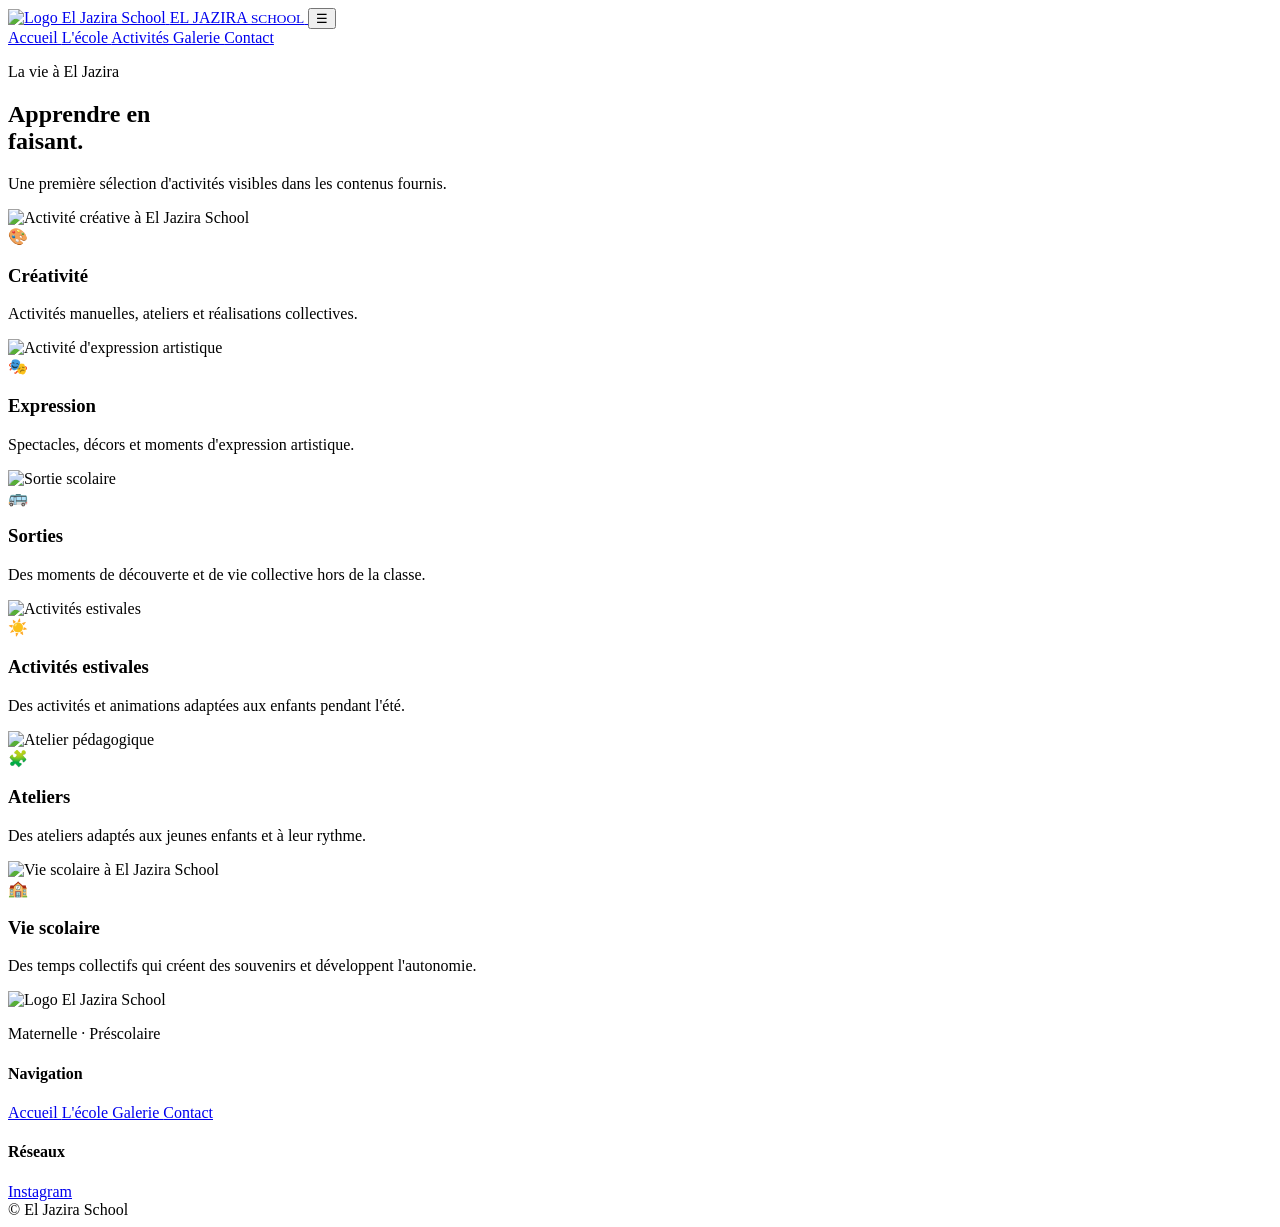
==== activites.html @ 01c04487 "Add files via upload" ====
<!DOCTYPE html>
<html lang="fr">

<head>
    <meta charset="utf-8">

    <meta
        name="viewport"
        content="width=device-width, initial-scale=1"
    >

    <title>Activités | El Jazira School</title>

    <link rel="stylesheet" href="css/style.css">
</head>


<body>

    <header class="site-header">

        <div class="container nav-wrap">

            <a class="brand" href="index.html">

                <img
                    src="images/logo.png"
                    alt="Logo El Jazira School"
                >

                <span>
                    EL JAZIRA
                    <small>SCHOOL</small>
                </span>

            </a>


            <button class="menu-toggle">
                ☰
            </button>


            <nav class="nav">

                <a href="index.html">
                    Accueil
                </a>

                <a href="ecole.html">
                    L'école
                </a>

                <a
                    class="active"
                    href="activites.html"
                >
                    Activités
                </a>

                <a href="galerie.html">
                    Galerie
                </a>

                <a
                    class="nav-cta"
                    href="contact.html"
                >
                    Contact
                </a>

            </nav>

        </div>

    </header>


    <main>

        <section class="page-hero">

            <div class="container">

                <p class="eyebrow">
                    La vie à El Jazira
                </p>

                <h1>
                    Apprendre en
                    <br>

                    <span>
                        faisant.
                    </span>
                </h1>

                <p>
                    Une première sélection d'activités visibles
                    dans les contenus fournis.
                </p>

            </div>

        </section>


        <section class="section">

            <div class="container cards-3 activity-grid">


                <article class="activity-card">

                    <img
                        src="images/galerie/photo1.jpg"
                        alt="Activité créative à El Jazira School"
                    >

                    <div>

                        <span>
                            🎨
                        </span>

                        <h3>
                            Créativité
                        </h3>

                        <p>
                            Activités manuelles, ateliers et
                            réalisations collectives.
                        </p>

                    </div>

                </article>



                <article class="activity-card">

                    <img
                        src="images/galerie/photo3.jpg"
                        alt="Activité d'expression artistique"
                    >

                    <div>

                        <span>
                            🎭
                        </span>

                        <h3>
                            Expression
                        </h3>

                        <p>
                            Spectacles, décors et moments
                            d'expression artistique.
                        </p>

                    </div>

                </article>



                <article class="activity-card">

                    <img
                        src="images/galerie/photo6.jpg"
                        alt="Sortie scolaire"
                    >

                    <div>

                        <span>
                            🚌
                        </span>

                        <h3>
                            Sorties
                        </h3>

                        <p>
                            Des moments de découverte et de vie
                            collective hors de la classe.
                        </p>

                    </div>

                </article>



                <article class="activity-card">

                    <img
                        src="images/galerie/photo2.jpg"
                        alt="Activités estivales"
                    >

                    <div>

                        <span>
                            ☀️
                        </span>

                        <h3>
                            Activités estivales
                        </h3>

                        <p>
                            Des activités et animations adaptées
                            aux enfants pendant l'été.
                        </p>

                    </div>

                </article>



                <article class="activity-card">

                    <img
                        src="images/galerie/photo8.jpg"
                        alt="Atelier pédagogique"
                    >

                    <div>

                        <span>
                            🧩
                        </span>

                        <h3>
                            Ateliers
                        </h3>

                        <p>
                            Des ateliers adaptés aux jeunes enfants
                            et à leur rythme.
                        </p>

                    </div>

                </article>



                <article class="activity-card">

                    <img
                        src="images/galerie/photo7.jpg"
                        alt="Vie scolaire à El Jazira School"
                    >

                    <div>

                        <span>
                            🏫
                        </span>

                        <h3>
                            Vie scolaire
                        </h3>

                        <p>
                            Des temps collectifs qui créent des
                            souvenirs et développent l'autonomie.
                        </p>

                    </div>

                </article>

            </div>

        </section>

    </main>


    <footer class="footer">

        <div class="container footer-grid">


            <div>

                <img
                    src="images/logo.png"
                    alt="Logo El Jazira School"
                    class="footer-logo"
                >

                <p>
                    Maternelle · Préscolaire
                </p>

            </div>


            <div>

                <h4>
                    Navigation
                </h4>

                <a href="index.html">
                    Accueil
                </a>

                <a href="ecole.html">
                    L'école
                </a>

                <a href="galerie.html">
                    Galerie
                </a>

                <a href="contact.html">
                    Contact
                </a>

            </div>



            <div>

                <h4>
                    Réseaux
                </h4>

                <a
                    href="https://www.instagram.com/ecole_eljazira123/"
                    target="_blank"
                >
                    Instagram
                </a>

            </div>

        </div>


        <div class="container copyright">

            © <span id="year"></span>
            El Jazira School

        </div>

    </footer>


    <script src="js/script.js"></script>

</body>

</html>
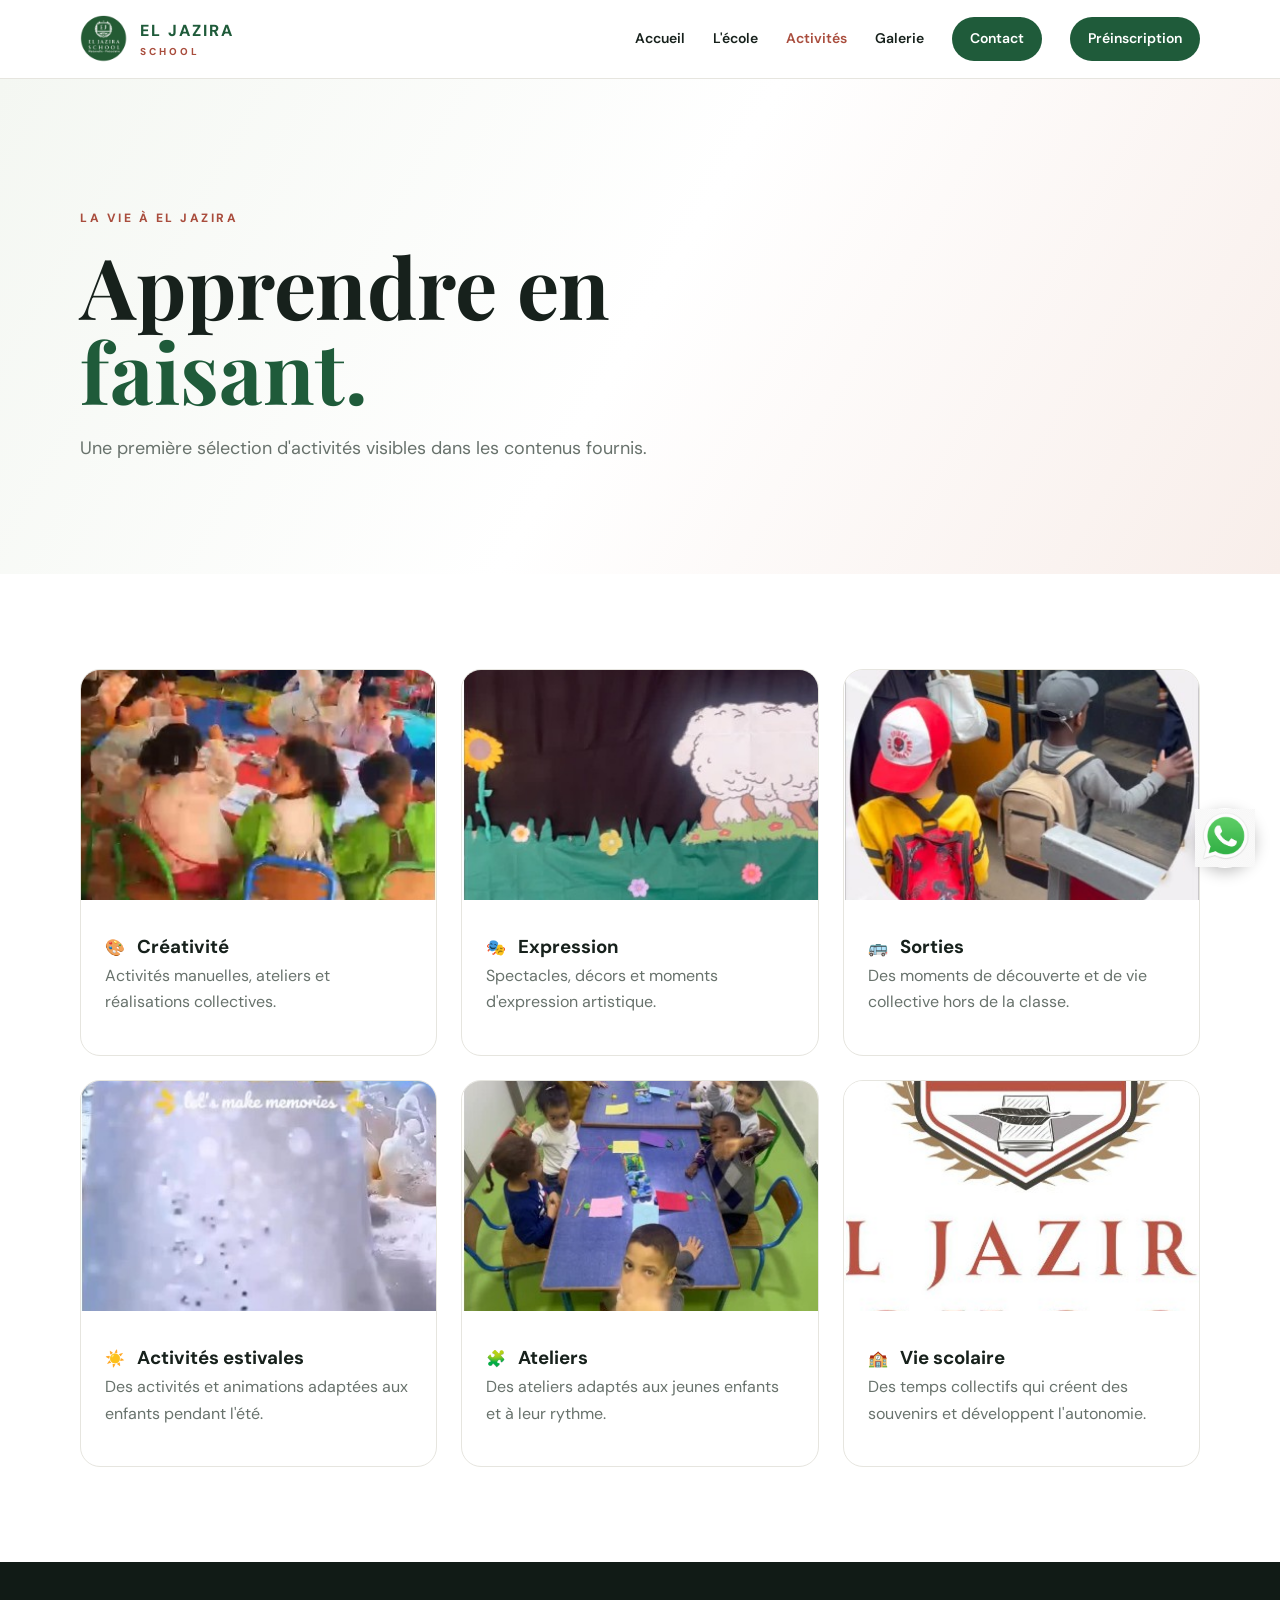
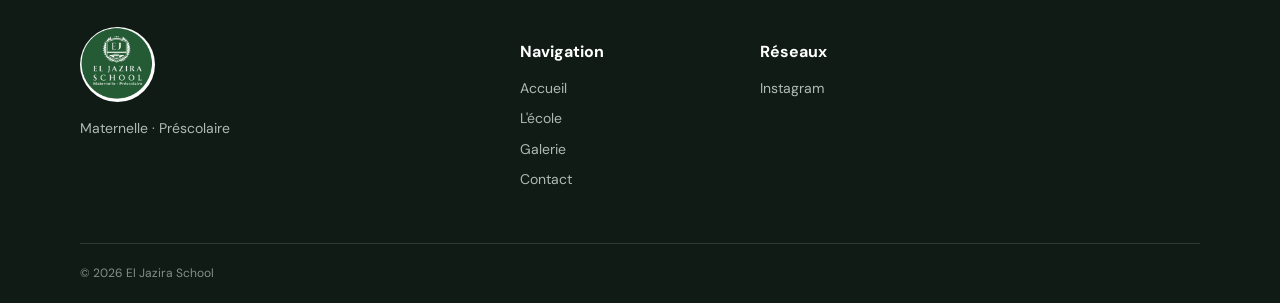
==== commit 6fe3324a: "ajout de nouvelles modifs like page d'inscription" ====
--- a/activites.html
+++ b/activites.html
@@ -68,6 +68,9 @@
                 >
                     Contact
                 </a>
+                <a class="nav-cta" href="inscription.html">
+    Préinscription
+</a>
 
             </nav>
 
@@ -341,6 +344,17 @@
                 >
                     Instagram
                 </a>
+                <a
+    href="https://wa.me/212663092723"
+    class="whatsapp-button"
+    target="_blank"
+    aria-label="Nous contacter sur WhatsApp"
+>
+    <img
+        src="images/whatssap.png"
+        alt="WhatsApp"
+    >
+</a>
 
             </div>
 
--- a/css/style.css
+++ b/css/style.css
@@ -0,0 +1,37 @@
+@import url('https://fonts.googleapis.com/css2?family=DM+Sans:wght@400;500;600;700&family=Playfair+Display:wght@600;700&display=swap');
+:root{--green:#1f5b3a;--red:#a94d3d;--gold:#c6a25a;--cream:#f7f4ed;--ink:#17211c;--muted:#68726c;--line:#e6e5df}*{box-sizing:border-box;margin:0;padding:0}html{scroll-behavior:smooth}body{font-family:'DM Sans',Arial,sans-serif;color:var(--ink);line-height:1.65}a{text-decoration:none;color:inherit}.container{width:min(1120px,92%);margin:auto}.site-header{position:sticky;top:0;z-index:50;background:rgba(255,255,255,.96);backdrop-filter:blur(12px);border-bottom:1px solid var(--line)}.nav-wrap{height:78px;display:flex;align-items:center;justify-content:space-between}.brand{display:flex;align-items:center;gap:12px;color:var(--green);font-weight:800;letter-spacing:2px}.brand img{width:48px;height:48px;object-fit:cover;border-radius:50%}.brand small{display:block;font-size:10px;letter-spacing:3px;color:var(--red)}.nav{display:flex;gap:28px;align-items:center;font-size:14px;font-weight:600}.nav a:hover,.nav .active{color:var(--red)}.nav-cta{background:var(--green);color:#fff!important;padding:10px 18px;border-radius:30px}.menu-toggle{display:none;border:0;background:none;font-size:28px;color:var(--green)}.hero{min-height:680px;display:flex;align-items:center;background:linear-gradient(120deg,#eef4ef,#fff 58%,#f5eae6);position:relative;overflow:hidden}.hero:after{content:"";position:absolute;width:500px;height:500px;border-radius:50%;right:-170px;top:-120px;background:rgba(31,91,58,.08)}.hero-content{padding:100px 0;position:relative;z-index:2}.eyebrow{color:var(--red);font-size:12px;font-weight:800;text-transform:uppercase;letter-spacing:2.5px;margin-bottom:14px}.light{color:#e8d6b0}.hero h1,.page-hero h1{font-family:'Playfair Display',serif;font-size:clamp(46px,7vw,84px);line-height:1.02}.hero h1 span,.page-hero h1 span,h2 span{color:var(--green)}.hero-text{font-size:18px;color:var(--muted);max-width:650px;margin:25px 0}.hero-actions{display:flex;gap:12px;flex-wrap:wrap}.btn{display:inline-flex;align-items:center;justify-content:center;padding:14px 22px;border-radius:10px;font-weight:700}.btn-primary{background:var(--green);color:#fff}.btn-light{background:#fff;color:var(--green);border:1px solid #e4e7e2}.btn-dark{background:var(--ink);color:#fff}.hero-note{margin-top:28px;color:var(--muted);font-weight:600}.section{padding:95px 0}.intro{background:var(--cream)}.two-col{display:grid;grid-template-columns:1.25fr .75fr;gap:80px;align-items:center}.section h2{font-family:'Playfair Display',serif;font-size:clamp(34px,5vw,56px);line-height:1.12;margin-bottom:22px}.section p{color:var(--muted);margin-bottom:15px}.text-link{color:var(--green);font-weight:800}.feature-card{background:var(--green);color:#fff;border-radius:28px;padding:48px;box-shadow:0 25px 60px rgba(31,91,58,.18)}.feature-card p{color:#dbe9df}.feature-card h3{font-family:'Playfair Display',serif;font-size:32px;margin:12px 0}.feature-icon{font-size:44px}.mini-pills{display:flex;gap:8px;flex-wrap:wrap;margin-top:24px}.mini-pills span{border:1px solid rgba(255,255,255,.3);padding:5px 10px;border-radius:20px;font-size:12px}.stats{background:var(--green);color:#fff;padding:45px 0}.stats-grid{display:grid;grid-template-columns:repeat(3,1fr);text-align:center}.stats strong{display:block;font-family:'Playfair Display',serif;font-size:44px;color:#e7d4a7}.stats span{font-size:14px;color:#dbe9df}.section-heading{margin-bottom:42px}.section-heading.center{text-align:center}.row-heading{display:flex;justify-content:space-between;align-items:end}.cards-2{display:grid;grid-template-columns:1fr 1fr;gap:24px}.cards-3{display:grid;grid-template-columns:repeat(3,1fr);gap:24px}.info-card,.simple-card{padding:34px;border:1px solid var(--line);border-radius:20px;background:#fff}.info-card.featured{background:#f5eee9}.card-number{font-size:12px;color:var(--red);font-weight:800;margin-bottom:45px}.info-card h3,.simple-card h3{font-size:23px;margin-bottom:10px}.info-card a{color:var(--green);font-weight:800}.approach,.soft{background:#f7f8f4}.simple-card span{font-size:34px}.simple-card h3{margin-top:16px}.gallery-grid{display:grid;grid-template-columns:repeat(4,1fr);gap:14px}.gallery-grid img{width:100%;height:260px;object-fit:cover;border-radius:14px}.insta-box{background:var(--cream);border-radius:25px;padding:48px;display:flex;justify-content:space-between;align-items:center;gap:30px}.contact-banner{background:var(--green);color:#fff;padding:75px 0}.banner-content{display:flex;justify-content:space-between;align-items:center;gap:30px}.banner-content h2{font-family:'Playfair Display',serif;font-size:48px;line-height:1.1}.footer{background:#111b16;color:#dce4df;padding:65px 0 20px}.footer-grid{display:grid;grid-template-columns:2fr 1fr 1fr 1fr;gap:40px}.footer-logo{width:75px;height:75px;border-radius:50%}.footer h4{color:#fff;margin:12px 0}.footer a,.footer p{display:block;color:#aebbb3;margin:7px 0;font-size:14px}.copyright{border-top:1px solid #2b3932;margin-top:45px;padding-top:20px;font-size:12px;color:#829087}.page-hero{padding:130px 0 110px;background:linear-gradient(120deg,#f4f7f2,#fff,#f8eeea)}.page-hero p:not(.eyebrow){max-width:600px;color:var(--muted);font-size:18px;margin-top:20px}.quote-card{background:var(--green);color:#fff;padding:55px;border-radius:28px}.quote-mark{font-family:Georgia,serif;font-size:90px;line-height:.6;color:#d7c38e}.quote-card p{font-family:'Playfair Display',serif;font-size:30px;color:#fff}.timeline{display:grid;grid-template-columns:repeat(3,1fr);gap:20px}.timeline>div{border-left:3px solid var(--green);padding:5px 0 5px 25px}.timeline span{color:var(--red);font-weight:800}.timeline h3{margin:8px 0}.activity-card{overflow:hidden;border:1px solid var(--line);border-radius:20px;background:#fff}.activity-card img{width:100%;height:230px;object-fit:cover}.activity-card div{padding:24px}.activity-card h3{display:inline-block;margin-left:8px}.gallery-full{display:grid;grid-template-columns:repeat(3,1fr);gap:18px}.gallery-full img{width:100%;height:330px;object-fit:cover;border-radius:18px}.contact-grid{display:grid;grid-template-columns:1fr 1fr;gap:70px}.contact-info h2{font-family:'Playfair Display',serif;font-size:46px;margin-bottom:35px}.contact-row{display:flex;gap:15px;margin:25px 0}.contact-row>span{font-size:24px}.contact-form{background:var(--cream);padding:35px;border-radius:24px}.contact-form h3{font-family:'Playfair Display',serif;font-size:30px}.contact-form label{display:block;font-size:13px;font-weight:700;margin:15px 0}.contact-form input,.contact-form textarea{display:block;width:100%;margin-top:7px;border:1px solid #ddd8cc;border-radius:10px;padding:13px;font:inherit}.contact-form button{border:0;margin-top:10px}@media(max-width:800px){.nav{display:none;position:absolute;top:78px;left:0;right:0;background:#fff;padding:20px;flex-direction:column;border-bottom:1px solid var(--line)}.nav.open{display:flex}.menu-toggle{display:block}.two-col,.contact-grid{grid-template-columns:1fr;gap:40px}.cards-2,.cards-3,.timeline,.gallery-full{grid-template-columns:1fr}.gallery-grid{grid-template-columns:1fr 1fr}.stats-grid{grid-template-columns:1fr;gap:25px}.footer-grid{grid-template-columns:1fr 1fr}.insta-box,.banner-content,.row-heading{flex-direction:column;align-items:flex-start}.section{padding:75px 0}}@media(max-width:500px){.gallery-grid{grid-template-columns:1fr}.gallery-grid img{height:240px}.footer-grid{grid-template-columns:1fr}.hero h1,.page-hero h1{font-size:48px}}
+.whatsapp-button {
+    position: fixed;
+    right: 25px;
+    bottom: 25px;
+
+    width: 60px;
+    height: 60px;
+
+    display: flex;
+    align-items: center;
+    justify-content: center;
+
+    border-radius: 50%;
+
+    text-decoration: none;
+
+    box-shadow: 0 4px 15px rgba(0, 0, 0, 0.25);
+
+    z-index: 1000;
+
+    transition: transform 0.3s ease;
+}
+
+.whatsapp-button img {
+    width: 100%;
+    height: 100%;
+
+    object-fit: contain;
+
+    display: block;
+}
+
+.whatsapp-button:hover {
+    transform: scale(1.1);
+}
